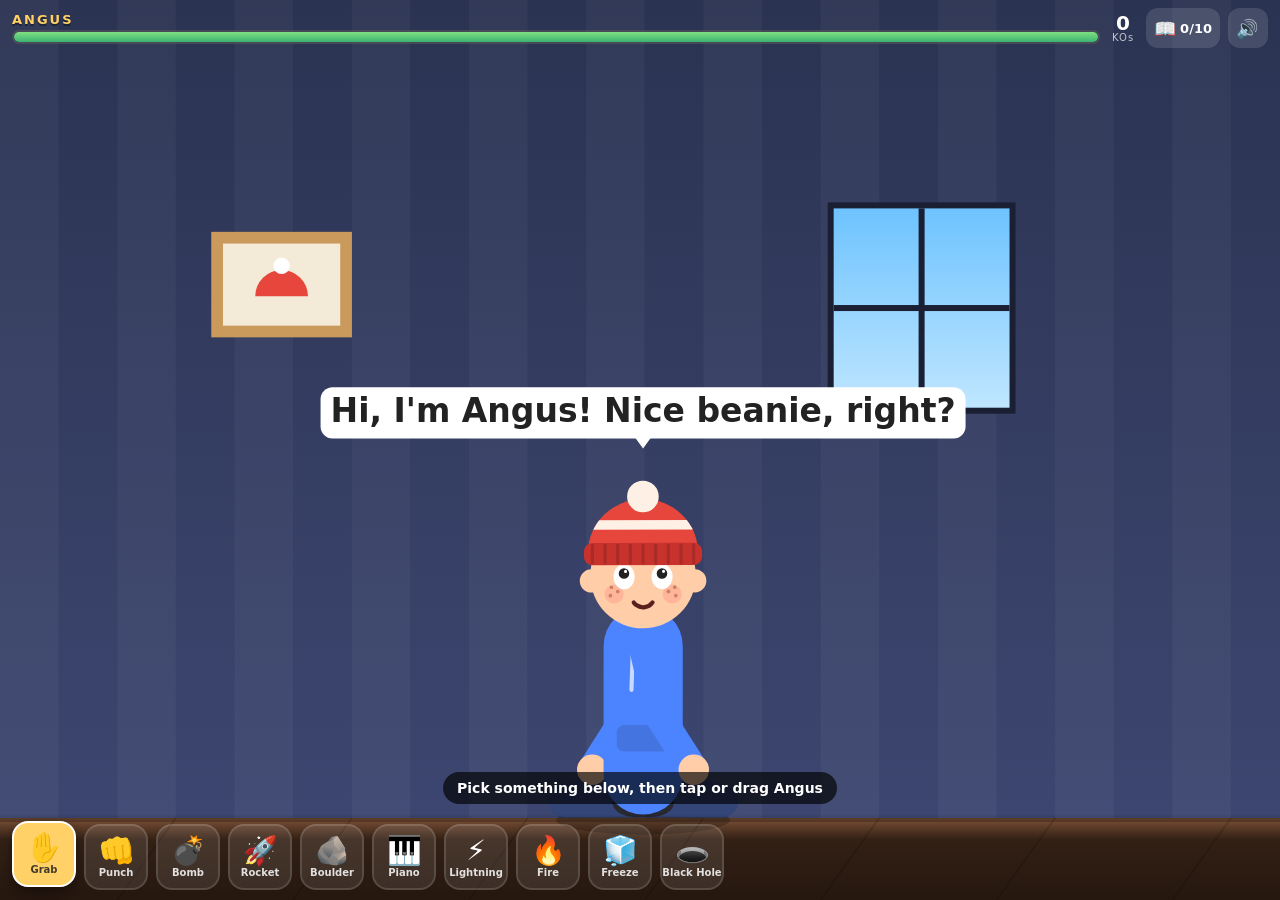
==== index.html @ 47b8d8bf "Bye Bye Angus: ragdoll game with 10 ways to KO Angus Co-Authored-By: Claude Opus 5.5 <noreply@anthro" ====
<!doctype html>
<html lang="en">
<head>
  <meta charset="utf-8">
  <meta name="viewport" content="width=device-width, initial-scale=1, maximum-scale=1, user-scalable=no, viewport-fit=cover">
  <title>Bye Bye Angus</title>
  <meta name="apple-mobile-web-app-capable" content="yes">
  <meta name="mobile-web-app-capable" content="yes">
  <meta name="apple-mobile-web-app-status-bar-style" content="black-translucent">
  <meta name="apple-mobile-web-app-title" content="Bye Angus">
  <meta name="theme-color" content="#1d2233">
  <link rel="apple-touch-icon" href="icons/apple-touch-icon.png">
  <link rel="icon" type="image/png" sizes="192x192" href="icons/icon-192.png">
  <link rel="manifest" href="manifest.webmanifest">
  <link rel="stylesheet" href="style.css?v=1">
</head>
<body>
  <canvas id="game"></canvas>

  <header id="hud">
    <div class="hp-wrap">
      <div class="hp-name">ANGUS</div>
      <div class="hp-bar"><div id="hpFill"></div></div>
    </div>
    <div class="stat"><span id="killCount">0</span><small>KOs</small></div>
    <button id="bookBtn" class="hud-btn" aria-label="Ways discovered">📖<span id="wayCount">0/10</span></button>
    <button id="soundBtn" class="hud-btn" aria-label="Sound">🔊</button>
  </header>

  <div id="banner" class="banner hidden">
    <div id="bannerMain"></div>
    <div id="bannerSub"></div>
  </div>

  <div id="hint" class="hint">Pick something below, then tap or drag Angus</div>

  <nav id="tools"></nav>

  <div id="book" class="book hidden">
    <div class="book-card">
      <div class="book-head">
        <h2>Ways to beat Angus</h2>
        <button id="bookClose" class="close" aria-label="Close">✕</button>
      </div>
      <p id="bookSummary" class="book-sum"></p>
      <div id="bookGrid" class="book-grid"></div>
      <button id="resetBtn" class="reset">Reset progress</button>
    </div>
  </div>

  <script src="game.js?v=1"></script>
</body>
</html>
---- style.css ----
* { box-sizing: border-box; -webkit-tap-highlight-color: transparent; }
html, body {
  margin: 0; height: 100%; overflow: hidden; background: #1d2233; color: #fff;
  font-family: -apple-system, BlinkMacSystemFont, "SF Pro Rounded", "Segoe UI", system-ui, sans-serif;
  -webkit-user-select: none; user-select: none; -webkit-touch-callout: none;
  overscroll-behavior: none; touch-action: none;
}
canvas#game { position: fixed; inset: 0; width: 100vw; height: 100vh; height: 100dvh; display: block; touch-action: none; }

#hud {
  position: fixed; left: 0; right: 0; top: 0; z-index: 5;
  display: flex; align-items: center; gap: 8px;
  padding: calc(env(safe-area-inset-top) + 8px) calc(env(safe-area-inset-right) + 12px) 8px calc(env(safe-area-inset-left) + 12px);
  pointer-events: none;
}
#hud > * { pointer-events: auto; }
.hp-wrap { flex: 1; min-width: 0; }
.hp-name { font-weight: 900; font-size: 13px; letter-spacing: 2px; color: #ffd166; text-shadow: 0 2px 0 #0006; }
.hp-bar { height: 14px; border-radius: 8px; background: #0007; border: 2px solid #fff3; overflow: hidden; margin-top: 3px; }
#hpFill { height: 100%; width: 100%; background: linear-gradient(#7ee081, #3cb371); transition: width .15s, background .3s; }
#hpFill.low { background: linear-gradient(#ff8a80, #e53935); }
.stat { display: flex; flex-direction: column; align-items: center; line-height: 1; padding: 0 4px; }
.stat span { font-weight: 900; font-size: 20px; }
.stat small { font-size: 10px; opacity: .7; letter-spacing: 1px; }
.hud-btn {
  border: 0; border-radius: 12px; background: #ffffff1f; color: #fff; font-size: 18px;
  height: 40px; min-width: 40px; padding: 0 8px; display: flex; align-items: center; gap: 4px;
  font-family: inherit;
}
.hud-btn span { font-size: 13px; font-weight: 800; }
.hud-btn:active { transform: scale(.94); }

#tools {
  position: fixed; left: 0; right: 0; bottom: 0; z-index: 5;
  display: flex; gap: 8px; overflow-x: auto; overflow-y: hidden; scrollbar-width: none;
  padding: 10px calc(env(safe-area-inset-right) + 12px) calc(env(safe-area-inset-bottom) + 10px) calc(env(safe-area-inset-left) + 12px);
  background: linear-gradient(#0000, #0009 30%);
  touch-action: pan-x; -webkit-overflow-scrolling: touch;
}
#tools::-webkit-scrollbar { display: none; }
.tool {
  flex: 0 0 auto; width: 64px; height: 66px; border-radius: 16px; border: 2px solid #ffffff22;
  background: #ffffff18; color: #fff; display: flex; flex-direction: column; align-items: center; justify-content: center;
  gap: 2px; font-family: inherit; padding: 0; position: relative;
}
.tool .ic { font-size: 28px; line-height: 1; }
.tool .lb { font-size: 10px; font-weight: 700; opacity: .85; white-space: nowrap; }
.tool.sel { background: #ffd166; border-color: #fff; color: #222; transform: translateY(-3px); box-shadow: 0 6px 14px #0006; }
.tool .dot { position: absolute; top: 4px; right: 5px; width: 8px; height: 8px; border-radius: 50%; background: #7ee081; box-shadow: 0 0 0 2px #0005; }

.banner {
  position: fixed; left: 0; right: 0; top: calc(env(safe-area-inset-top) + 74px); z-index: 6; text-align: center;
  pointer-events: none; padding: 0 16px;
}
#bannerMain {
  display: inline-block; font-weight: 900; font-size: clamp(26px, 8vw, 44px); line-height: 1.05; color: #fff;
  text-shadow: 0 3px 0 #c0392b, 0 6px 0 #0006; transform: rotate(-3deg); letter-spacing: 1px;
}
#bannerSub { margin-top: 8px; font-weight: 800; font-size: 16px; color: #ffd166; text-shadow: 0 2px 0 #0008; }
.banner.show { animation: pop .45s cubic-bezier(.2,1.6,.4,1) both; }
.banner.hidden { display: none; }
@keyframes pop { from { transform: scale(.3); opacity: 0; } to { transform: scale(1); opacity: 1; } }

.hint {
  position: fixed; left: 50%; bottom: calc(env(safe-area-inset-bottom) + 96px); transform: translateX(-50%);
  z-index: 4; background: #000a; padding: 8px 14px; border-radius: 20px; font-size: 14px; font-weight: 600;
  white-space: nowrap; pointer-events: none; transition: opacity .6s;
}
.hint.gone { opacity: 0; }

.book {
  position: fixed; inset: 0; z-index: 10; background: #000a; display: flex; align-items: center; justify-content: center;
  padding: calc(env(safe-area-inset-top) + 16px) 16px calc(env(safe-area-inset-bottom) + 16px);
  touch-action: pan-y;
}
.book.hidden { display: none; }
.book-card { background: #2a3048; border-radius: 22px; width: 100%; max-width: 420px; max-height: 100%; overflow-y: auto; padding: 16px; box-shadow: 0 20px 50px #000a; }
.book-head { display: flex; align-items: center; justify-content: space-between; }
.book-head h2 { margin: 0; font-size: 22px; font-weight: 900; }
.close { border: 0; background: #ffffff22; color: #fff; width: 36px; height: 36px; border-radius: 50%; font-size: 16px; }
.book-sum { margin: 6px 0 12px; opacity: .8; font-size: 14px; }
.book-grid { display: grid; grid-template-columns: 1fr 1fr; gap: 8px; }
.way { background: #ffffff12; border-radius: 14px; padding: 10px; display: flex; gap: 8px; align-items: center; }
.way .ic { font-size: 28px; }
.way b { display: block; font-size: 13px; }
.way small { font-size: 11px; opacity: .75; }
.way.locked { opacity: .45; }
.way.locked .ic { filter: grayscale(1) brightness(.4); }
.reset { margin-top: 14px; width: 100%; border: 0; background: #ffffff14; color: #ff8a80; padding: 10px; border-radius: 12px; font-family: inherit; font-weight: 700; }
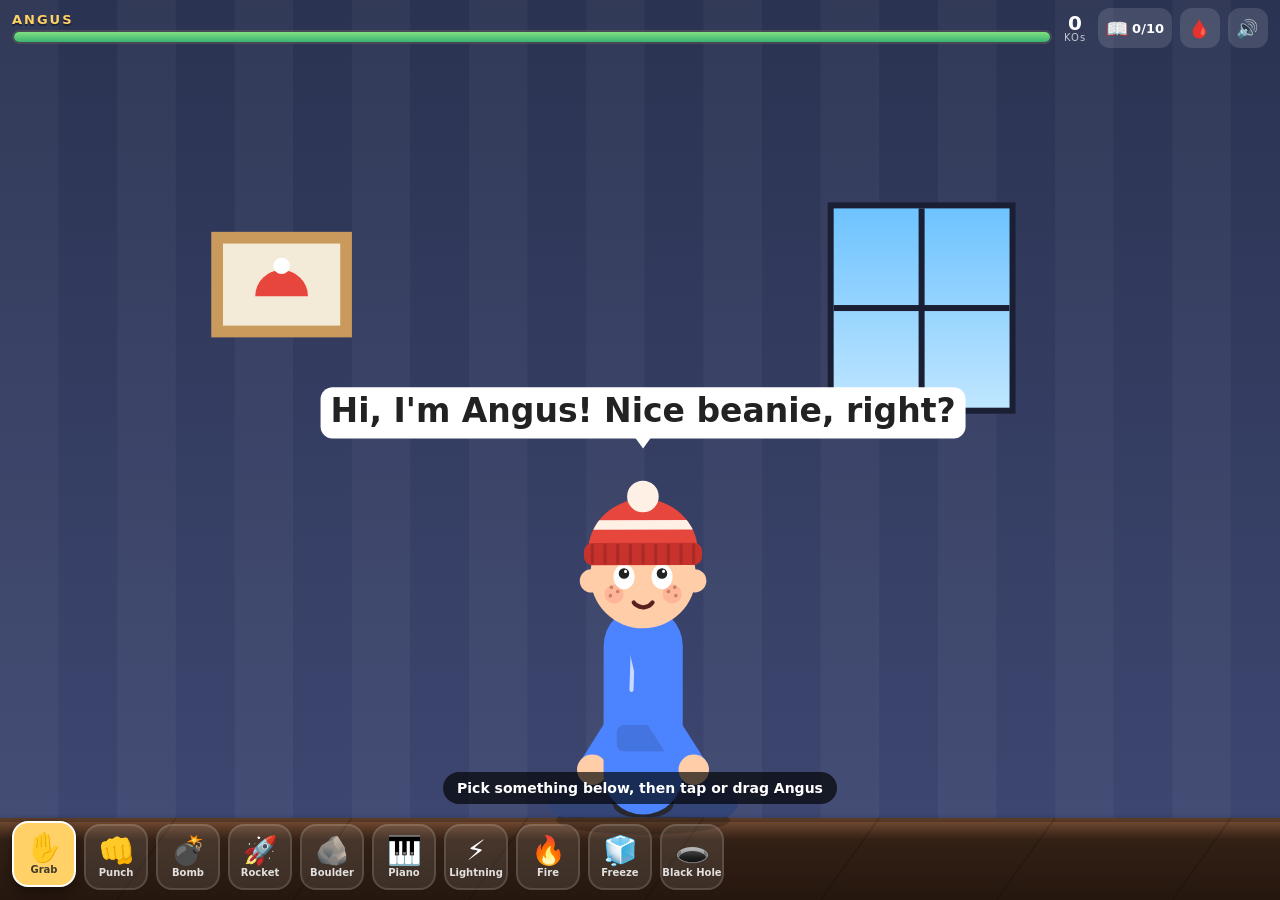
==== commit 0b13ccad: "Add cartoon gore with on/off toggle Blood splats that stick to walls and floor, dismemberment on bom" ====
--- a/index.html
+++ b/index.html
@@ -12,7 +12,7 @@
   <link rel="apple-touch-icon" href="icons/apple-touch-icon.png">
   <link rel="icon" type="image/png" sizes="192x192" href="icons/icon-192.png">
   <link rel="manifest" href="manifest.webmanifest">
-  <link rel="stylesheet" href="style.css?v=1">
+  <link rel="stylesheet" href="style.css?v=2">
 </head>
 <body>
   <canvas id="game"></canvas>
@@ -24,6 +24,7 @@
     </div>
     <div class="stat"><span id="killCount">0</span><small>KOs</small></div>
     <button id="bookBtn" class="hud-btn" aria-label="Ways discovered">📖<span id="wayCount">0/10</span></button>
+    <button id="goreBtn" class="hud-btn" aria-label="Gore">🩸</button>
     <button id="soundBtn" class="hud-btn" aria-label="Sound">🔊</button>
   </header>
 
@@ -48,6 +49,6 @@
     </div>
   </div>
 
-  <script src="game.js?v=1"></script>
+  <script src="game.js?v=2"></script>
 </body>
 </html>
--- a/style.css
+++ b/style.css
@@ -87,3 +87,4 @@
 .way.locked { opacity: .45; }
 .way.locked .ic { filter: grayscale(1) brightness(.4); }
 .reset { margin-top: 14px; width: 100%; border: 0; background: #ffffff14; color: #ff8a80; padding: 10px; border-radius: 12px; font-family: inherit; font-weight: 700; }
+#goreBtn.off { opacity: .35; filter: grayscale(1); }
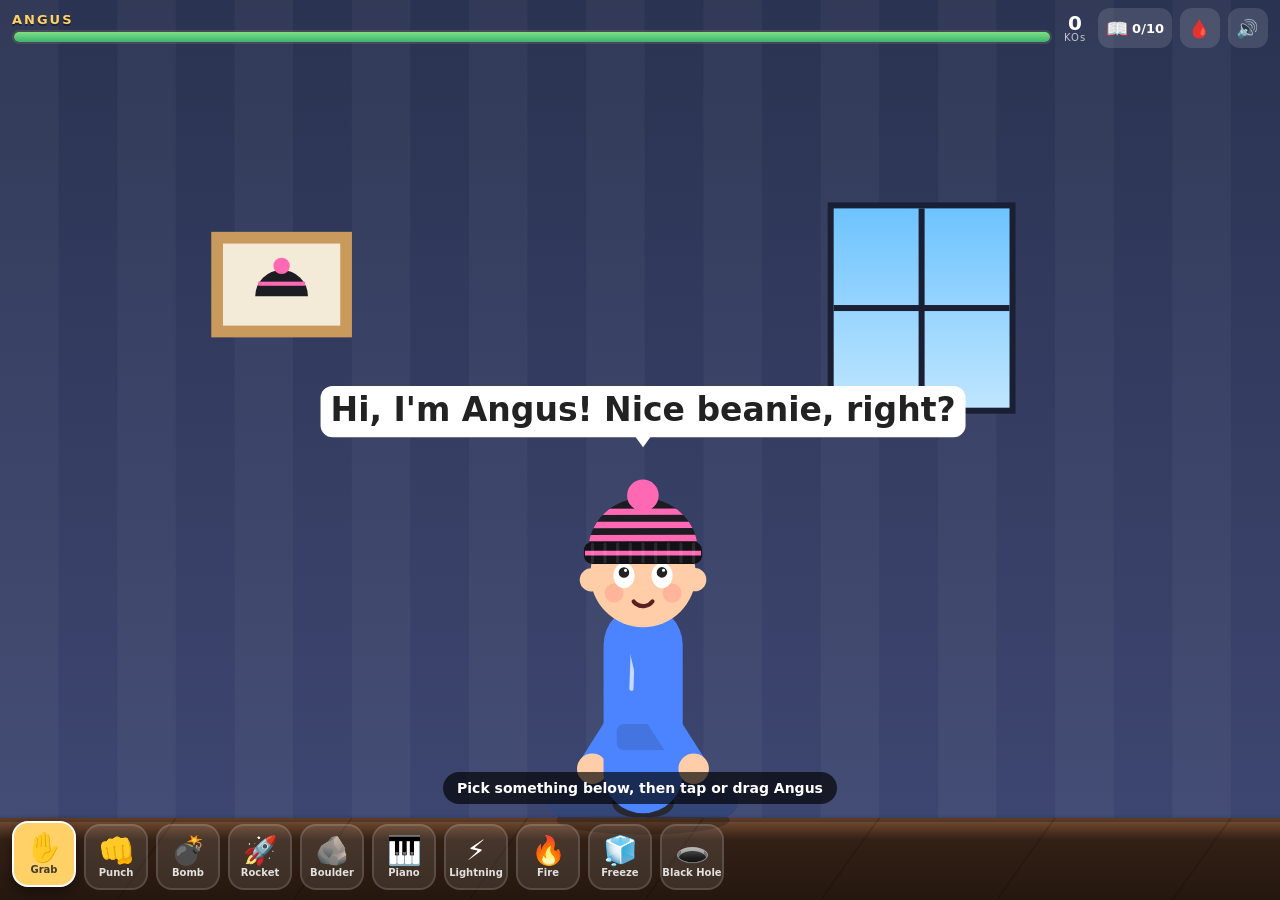
==== commit 51fdc6e9: "Black beanie with pink stripes, remove freckles Co-Authored-By: Claude Opus 5.5 <noreply@anthropic.c" ====
--- a/index.html
+++ b/index.html
@@ -12,7 +12,7 @@
   <link rel="apple-touch-icon" href="icons/apple-touch-icon.png">
   <link rel="icon" type="image/png" sizes="192x192" href="icons/icon-192.png">
   <link rel="manifest" href="manifest.webmanifest">
-  <link rel="stylesheet" href="style.css?v=2">
+  <link rel="stylesheet" href="style.css?v=3">
 </head>
 <body>
   <canvas id="game"></canvas>
@@ -49,6 +49,6 @@
     </div>
   </div>
 
-  <script src="game.js?v=2"></script>
+  <script src="game.js?v=3"></script>
 </body>
 </html>
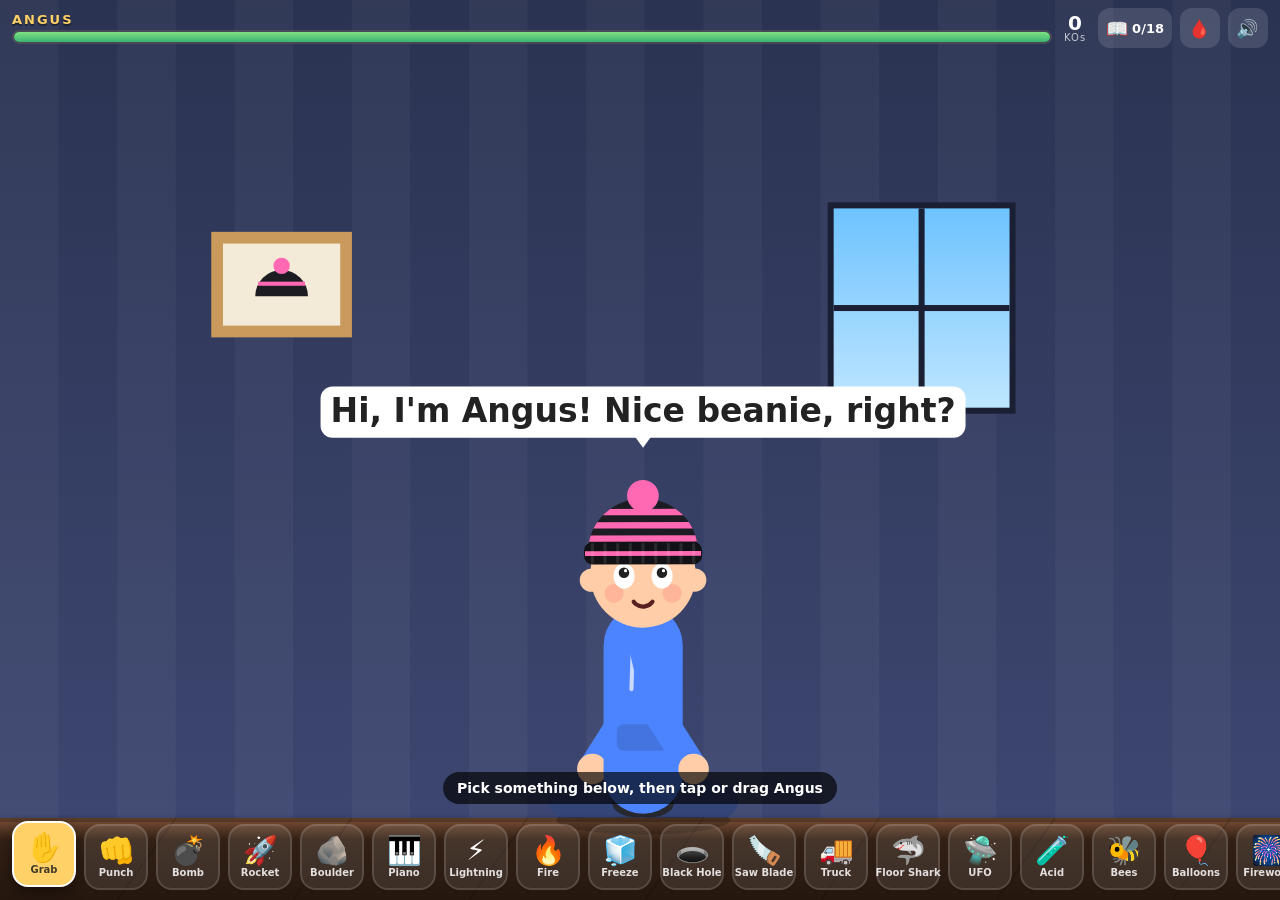
==== commit 1d726c54: "Add 8 new ways: saw blade, truck, floor shark, UFO, acid, bees, balloons, firework Co-Authored-By: C" ====
--- a/index.html
+++ b/index.html
@@ -12,7 +12,7 @@
   <link rel="apple-touch-icon" href="icons/apple-touch-icon.png">
   <link rel="icon" type="image/png" sizes="192x192" href="icons/icon-192.png">
   <link rel="manifest" href="manifest.webmanifest">
-  <link rel="stylesheet" href="style.css?v=3">
+  <link rel="stylesheet" href="style.css?v=4">
 </head>
 <body>
   <canvas id="game"></canvas>
@@ -23,7 +23,7 @@
       <div class="hp-bar"><div id="hpFill"></div></div>
     </div>
     <div class="stat"><span id="killCount">0</span><small>KOs</small></div>
-    <button id="bookBtn" class="hud-btn" aria-label="Ways discovered">📖<span id="wayCount">0/10</span></button>
+    <button id="bookBtn" class="hud-btn" aria-label="Ways discovered">📖<span id="wayCount">0/18</span></button>
     <button id="goreBtn" class="hud-btn" aria-label="Gore">🩸</button>
     <button id="soundBtn" class="hud-btn" aria-label="Sound">🔊</button>
   </header>
@@ -49,6 +49,6 @@
     </div>
   </div>
 
-  <script src="game.js?v=3"></script>
+  <script src="game.js?v=4"></script>
 </body>
 </html>
